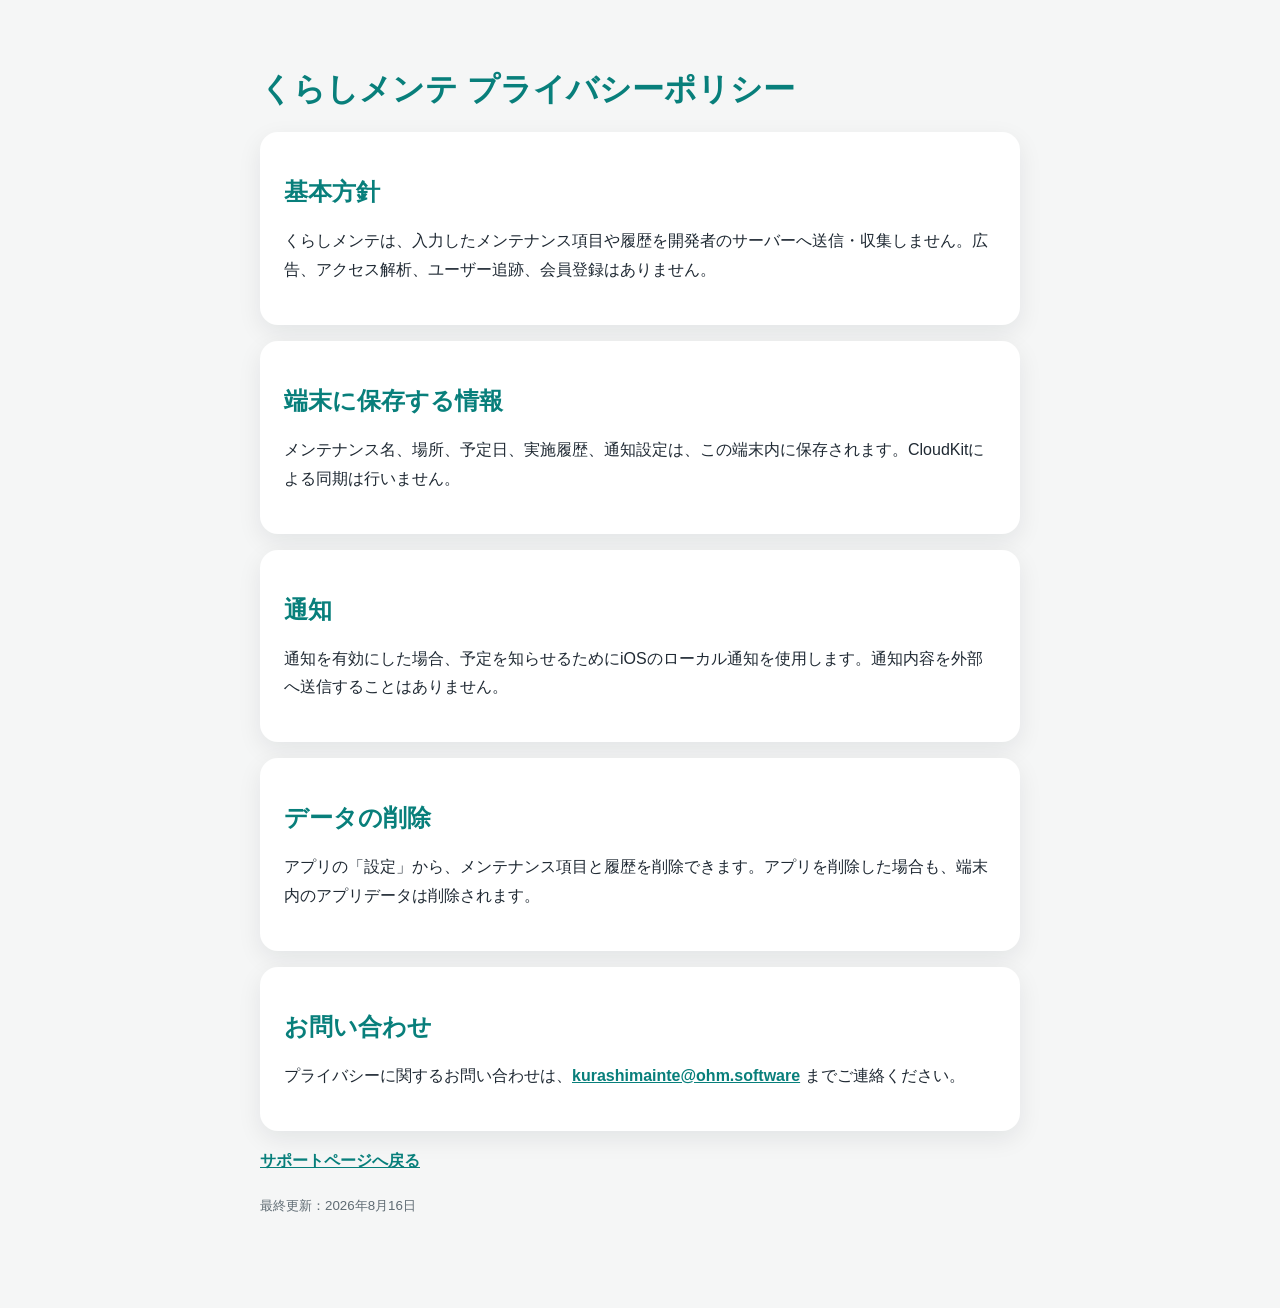
==== privacy.html @ d98a97bb "add App Store support pages" ====
<!doctype html>
<html lang="ja">
<head>
  <meta charset="utf-8">
  <meta name="viewport" content="width=device-width, initial-scale=1">
  <title>くらしメンテ プライバシーポリシー</title>
  <style>
    :root { color-scheme: light dark; font-family: -apple-system, BlinkMacSystemFont, "Hiragino Sans", sans-serif; }
    body { margin: 0; background: #f5f6f6; color: #1f2933; line-height: 1.8; }
    main { max-width: 760px; margin: 0 auto; padding: 48px 24px 72px; }
    h1, h2 { color: #087f7b; line-height: 1.3; }
    section { background: #fff; border-radius: 18px; padding: 24px; margin: 16px 0; box-shadow: 0 8px 24px #0b1f2414; }
    a { color: #087f7b; font-weight: 600; }
    small { color: #5f6b73; }
    @media (prefers-color-scheme: dark) {
      body { background: #101918; color: #eef5f3; }
      section { background: #182725; box-shadow: none; }
      small { color: #b2c3bf; }
    }
  </style>
</head>
<body>
  <main>
    <h1>くらしメンテ プライバシーポリシー</h1>
    <section>
      <h2>基本方針</h2>
      <p>くらしメンテは、入力したメンテナンス項目や履歴を開発者のサーバーへ送信・収集しません。広告、アクセス解析、ユーザー追跡、会員登録はありません。</p>
    </section>
    <section>
      <h2>端末に保存する情報</h2>
      <p>メンテナンス名、場所、予定日、実施履歴、通知設定は、この端末内に保存されます。CloudKitによる同期は行いません。</p>
    </section>
    <section>
      <h2>通知</h2>
      <p>通知を有効にした場合、予定を知らせるためにiOSのローカル通知を使用します。通知内容を外部へ送信することはありません。</p>
    </section>
    <section>
      <h2>データの削除</h2>
      <p>アプリの「設定」から、メンテナンス項目と履歴を削除できます。アプリを削除した場合も、端末内のアプリデータは削除されます。</p>
    </section>
    <section>
      <h2>お問い合わせ</h2>
      <p>プライバシーに関するお問い合わせは、<a href="mailto:kurashimainte@ohm.software">kurashimainte@ohm.software</a> までご連絡ください。</p>
    </section>
    <p><a href="index.html">サポートページへ戻る</a></p>
    <p><small>最終更新：2026年8月16日</small></p>
  </main>
</body>
</html>
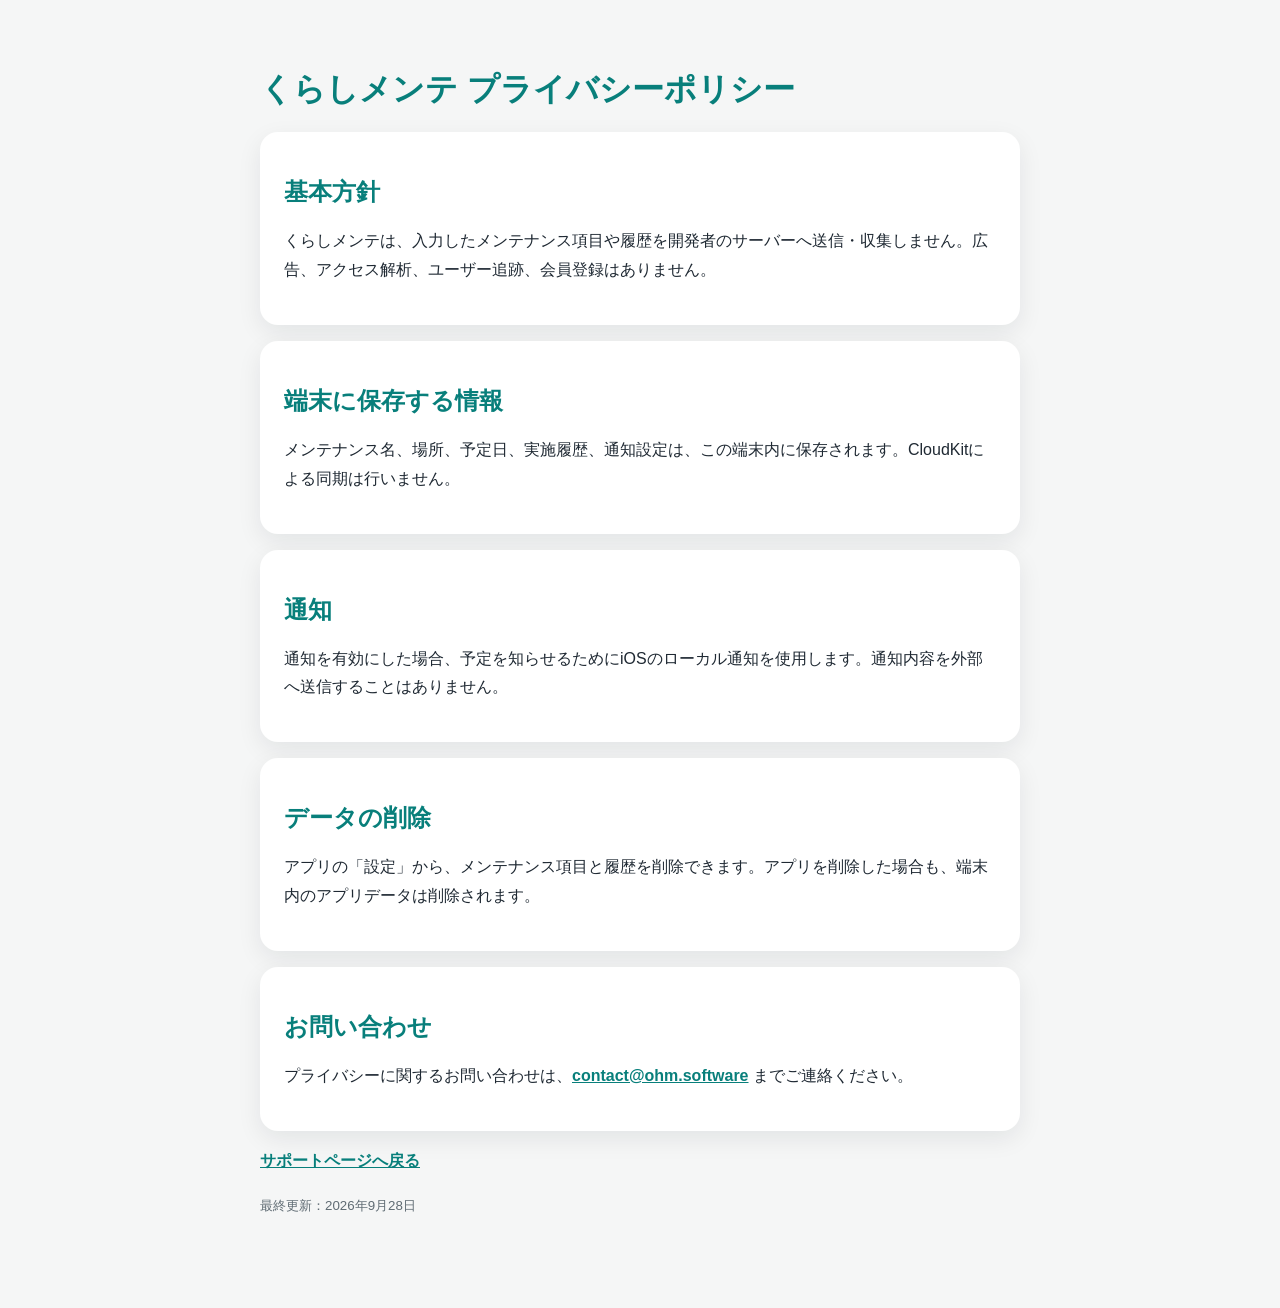
==== commit a0f5932a: "update contact address to contact@ohm.software Co-Authored-By: Claude Opus 5.5 <noreply@anthropic.co" ====
--- a/privacy.html
+++ b/privacy.html
@@ -40,10 +40,10 @@
     </section>
     <section>
       <h2>お問い合わせ</h2>
-      <p>プライバシーに関するお問い合わせは、<a href="mailto:kurashimainte@ohm.software">kurashimainte@ohm.software</a> までご連絡ください。</p>
+      <p>プライバシーに関するお問い合わせは、<a href="mailto:contact@ohm.software">contact@ohm.software</a> までご連絡ください。</p>
     </section>
     <p><a href="index.html">サポートページへ戻る</a></p>
-    <p><small>最終更新：2026年8月16日</small></p>
+    <p><small>最終更新：2026年9月28日</small></p>
   </main>
 </body>
 </html>
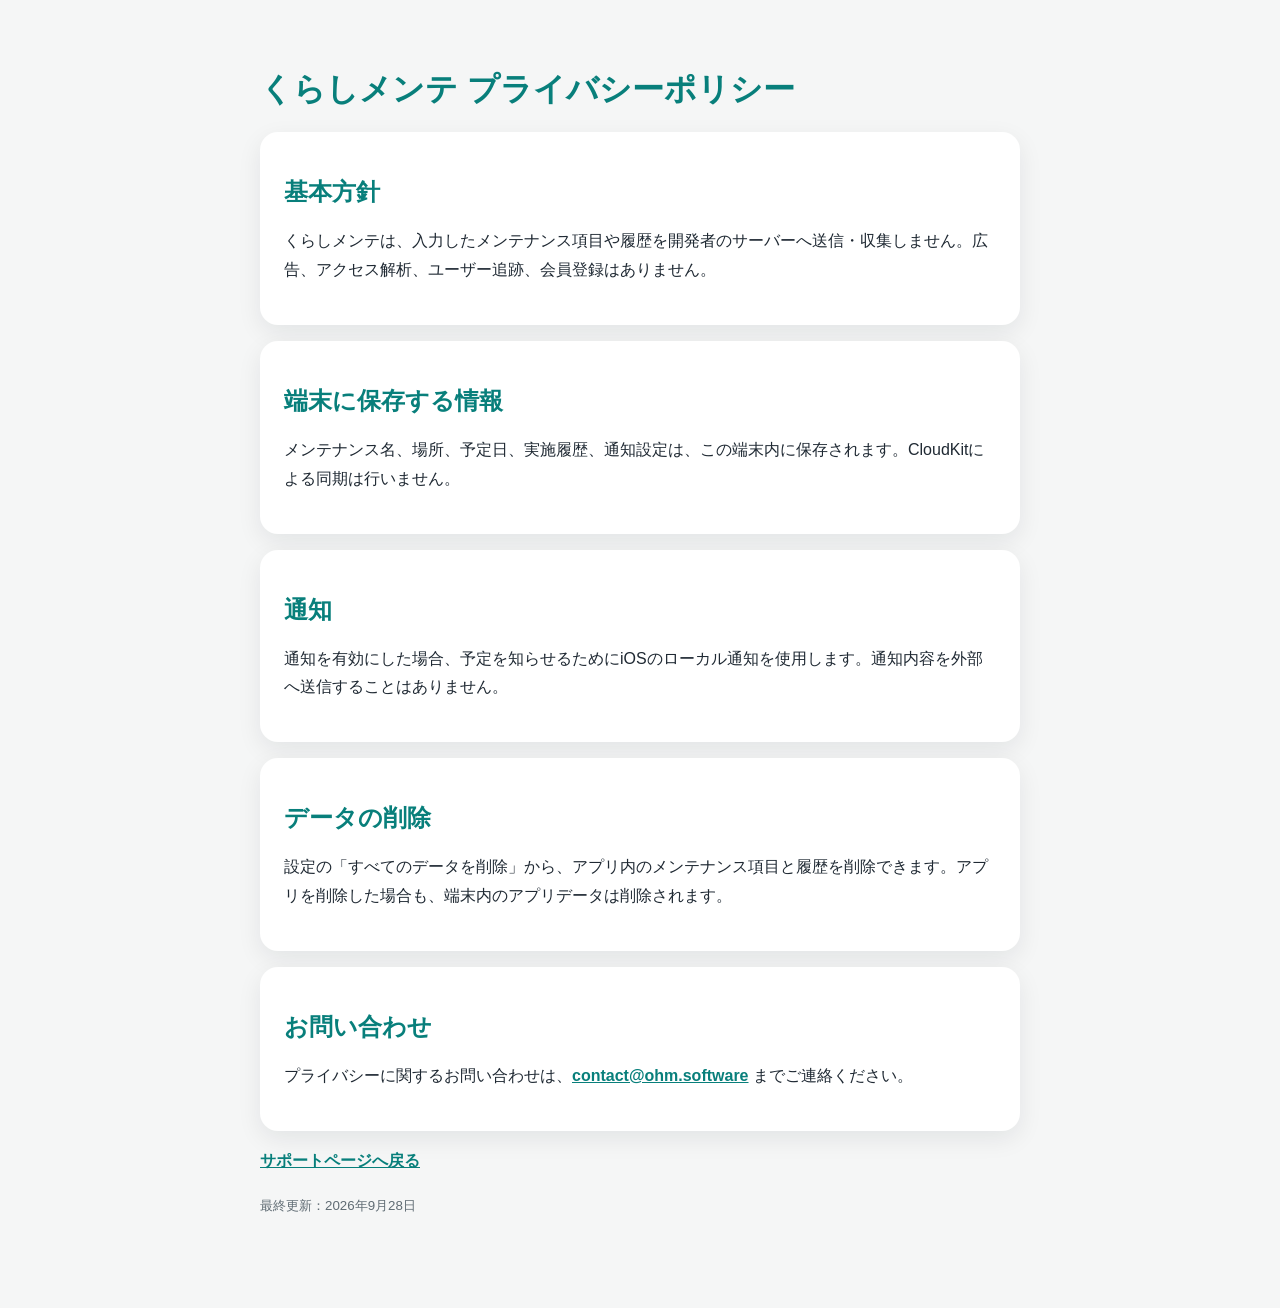
==== commit cb7bb155: "align data deletion wording with the app Co-Authored-By: Claude Opus 5.5 <noreply@anthropic.com>" ====
--- a/privacy.html
+++ b/privacy.html
@@ -36,7 +36,7 @@
     </section>
     <section>
       <h2>データの削除</h2>
-      <p>アプリの「設定」から、メンテナンス項目と履歴を削除できます。アプリを削除した場合も、端末内のアプリデータは削除されます。</p>
+      <p>設定の「すべてのデータを削除」から、アプリ内のメンテナンス項目と履歴を削除できます。アプリを削除した場合も、端末内のアプリデータは削除されます。</p>
     </section>
     <section>
       <h2>お問い合わせ</h2>
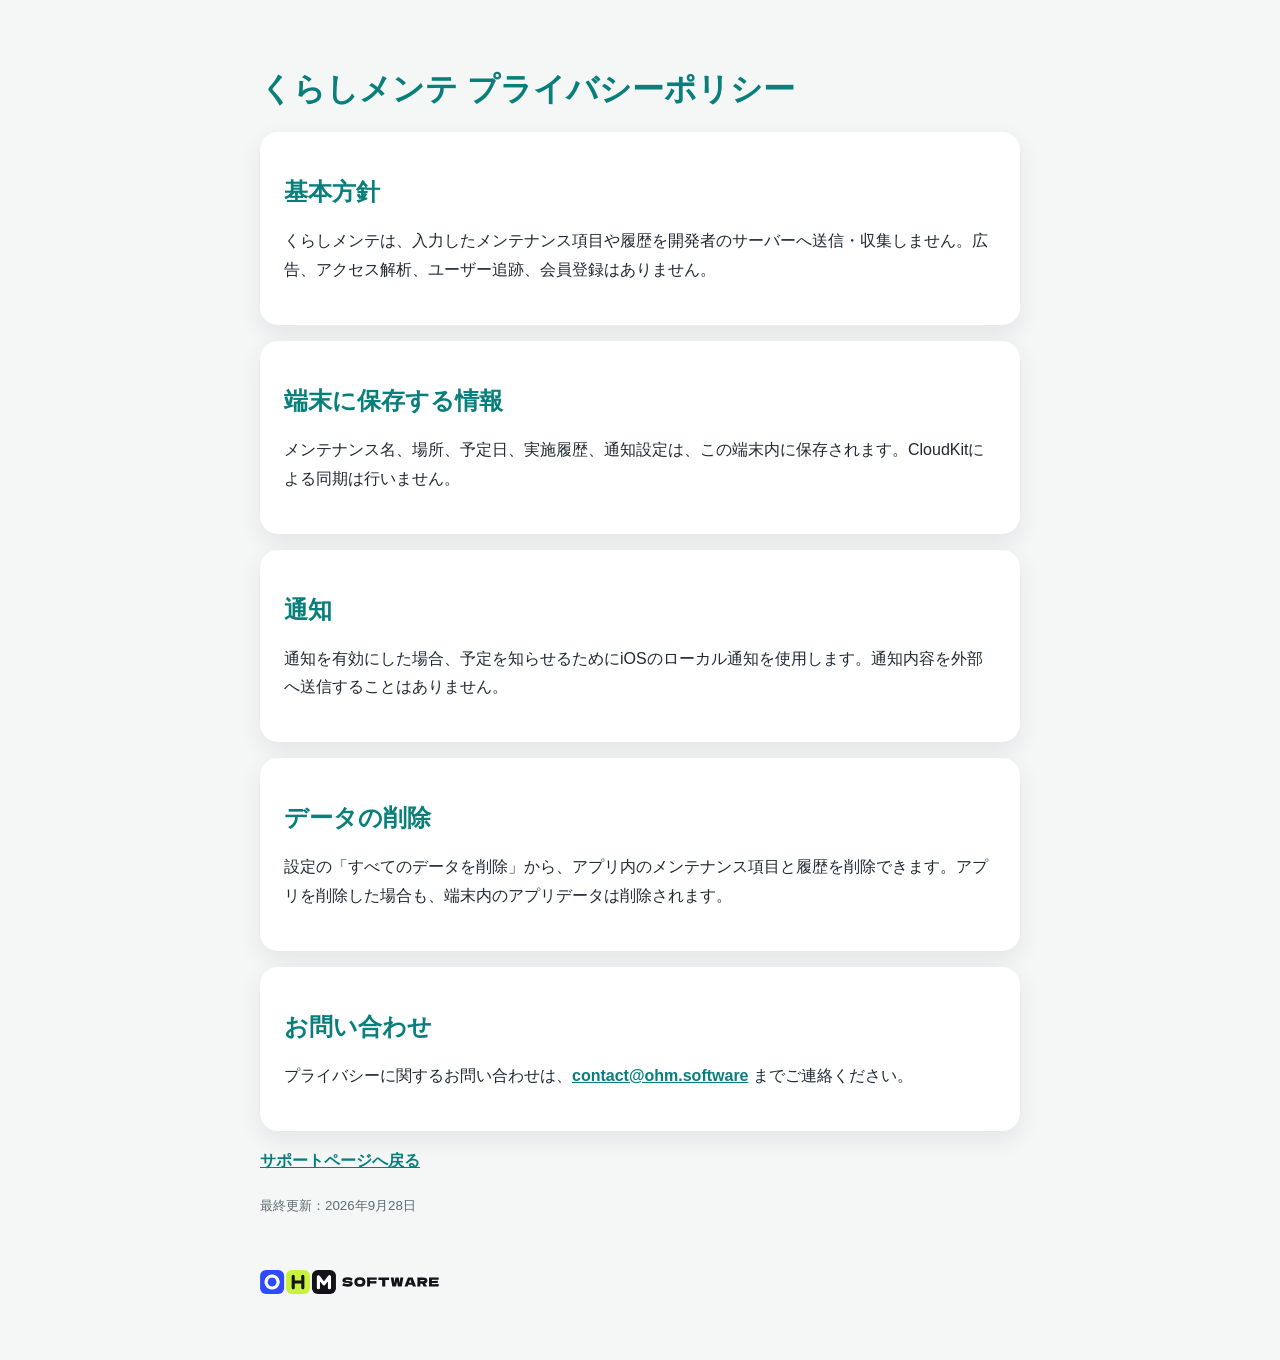
==== commit 35ad2cab: "Add a footer with the Ohm Software publisher mark The lockup image is an exact copy of the publisher" ====
--- a/privacy.html
+++ b/privacy.html
@@ -7,11 +7,17 @@
   <style>
     :root { color-scheme: light dark; font-family: -apple-system, BlinkMacSystemFont, "Hiragino Sans", sans-serif; }
     body { margin: 0; background: #f5f6f6; color: #1f2933; line-height: 1.8; }
-    main { max-width: 760px; margin: 0 auto; padding: 48px 24px 72px; }
+    main { max-width: 760px; margin: 0 auto; padding: 48px 24px 24px; }
     h1, h2 { color: #087f7b; line-height: 1.3; }
     section { background: #fff; border-radius: 18px; padding: 24px; margin: 16px 0; box-shadow: 0 8px 24px #0b1f2414; }
     a { color: #087f7b; font-weight: 600; }
     small { color: #5f6b73; }
+    footer { max-width: 760px; margin: 0 auto; padding: 0 24px 56px; }
+    p.ohm-publisher { margin: 0; padding: 0; line-height: 0; }
+    .ohm-publisher a { display: inline-flex; align-items: center; min-height: 44px; margin: 0 -8px; padding: 0 8px; border: 0; border-radius: 10px; background: none; box-shadow: none; text-decoration: none; }
+    .ohm-publisher img { display: block; width: 179px; height: 24px; max-width: 100%; margin: 0; border: 0; border-radius: 0; box-shadow: none; }
+    .ohm-publisher a:hover { opacity: .8; }
+    .ohm-publisher a:focus-visible { outline: 2px solid currentColor; outline-offset: 2px; opacity: 1; }
     @media (prefers-color-scheme: dark) {
       body { background: #101918; color: #eef5f3; }
       section { background: #182725; box-shadow: none; }
@@ -45,5 +51,8 @@
     <p><a href="index.html">サポートページへ戻る</a></p>
     <p><small>最終更新：2026年9月28日</small></p>
   </main>
+  <footer>
+    <p class="ohm-publisher"><a href="https://ohm.software/ja/" aria-label="Ohm Softwareのサイト"><picture><source srcset="ohm-software-on-dark.svg" media="(prefers-color-scheme: dark)"><img src="ohm-software-on-light.svg" width="179" height="24" alt="" loading="lazy" decoding="async"></picture></a></p>
+  </footer>
 </body>
 </html>
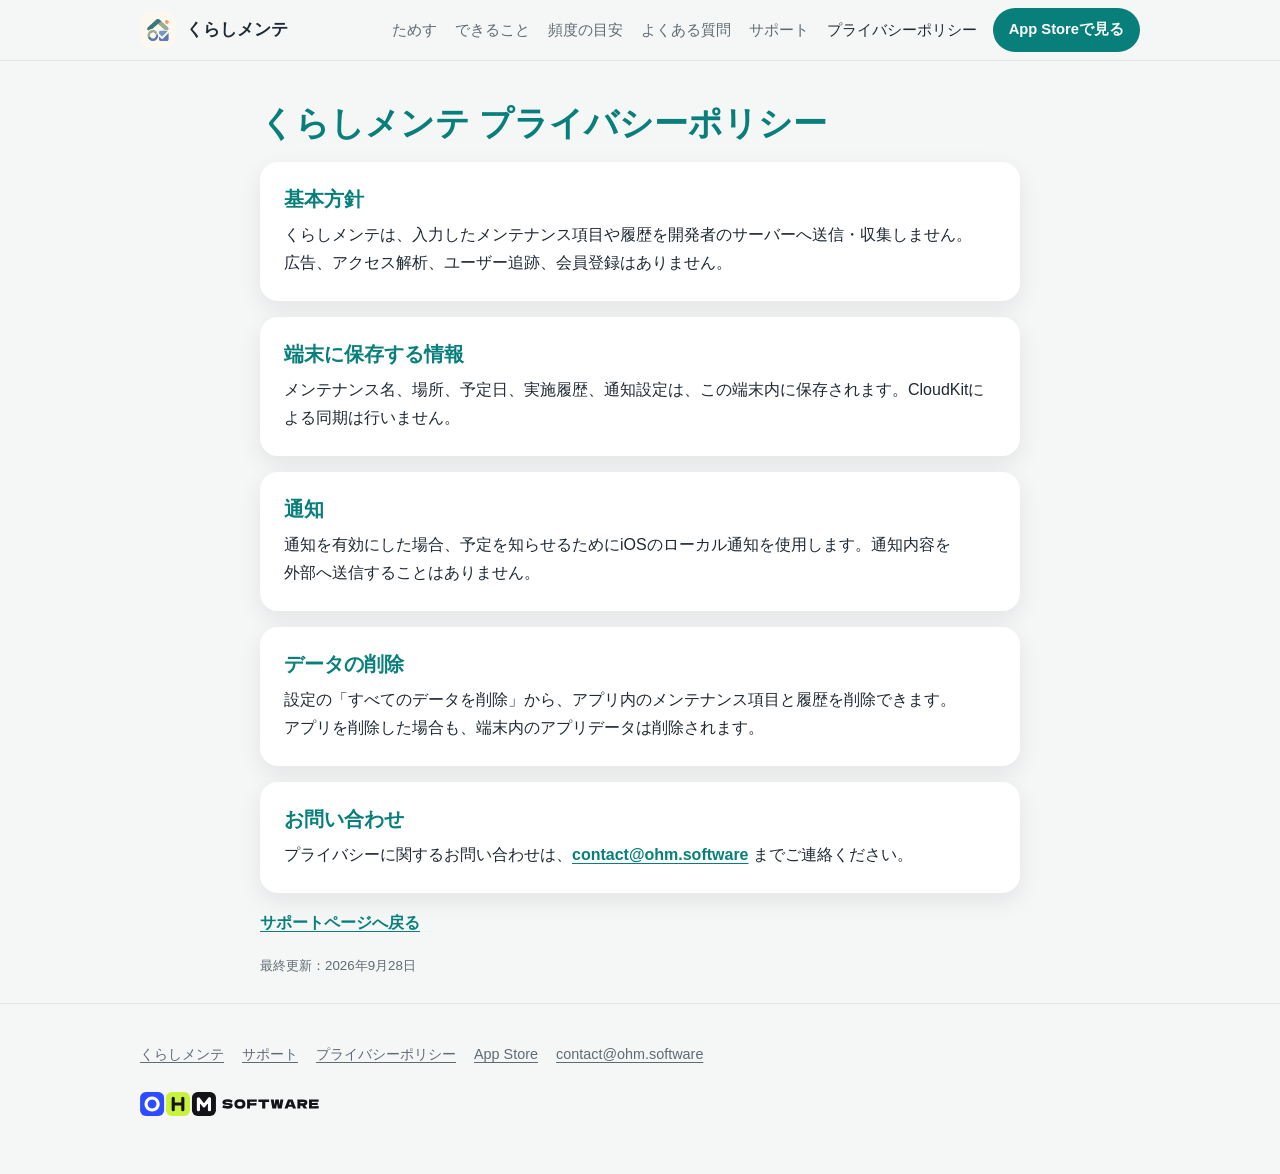
==== commit 2eec52b9: "Product page with recording demo, frequency guide, FAQ, and search basics - Home: what the app does," ====
--- a/privacy.html
+++ b/privacy.html
@@ -4,30 +4,49 @@
   <meta charset="utf-8">
   <meta name="viewport" content="width=device-width, initial-scale=1">
   <title>くらしメンテ プライバシーポリシー</title>
-  <style>
-    :root { color-scheme: light dark; font-family: -apple-system, BlinkMacSystemFont, "Hiragino Sans", sans-serif; }
-    body { margin: 0; background: #f5f6f6; color: #1f2933; line-height: 1.8; }
-    main { max-width: 760px; margin: 0 auto; padding: 48px 24px 24px; }
-    h1, h2 { color: #087f7b; line-height: 1.3; }
-    section { background: #fff; border-radius: 18px; padding: 24px; margin: 16px 0; box-shadow: 0 8px 24px #0b1f2414; }
-    a { color: #087f7b; font-weight: 600; }
-    small { color: #5f6b73; }
-    footer { max-width: 760px; margin: 0 auto; padding: 0 24px 56px; }
-    p.ohm-publisher { margin: 0; padding: 0; line-height: 0; }
-    .ohm-publisher a { display: inline-flex; align-items: center; min-height: 44px; margin: 0 -8px; padding: 0 8px; border: 0; border-radius: 10px; background: none; box-shadow: none; text-decoration: none; }
-    .ohm-publisher img { display: block; width: 179px; height: 24px; max-width: 100%; margin: 0; border: 0; border-radius: 0; box-shadow: none; }
-    .ohm-publisher a:hover { opacity: .8; }
-    .ohm-publisher a:focus-visible { outline: 2px solid currentColor; outline-offset: 2px; opacity: 1; }
-    @media (prefers-color-scheme: dark) {
-      body { background: #101918; color: #eef5f3; }
-      section { background: #182725; box-shadow: none; }
-      small { color: #b2c3bf; }
-    }
-  </style>
+  <meta name="description" content="くらしメンテのプライバシーポリシー。入力したメンテナンス項目や履歴は端末内に保存し、開発者のサーバーへ送信・収集しません。広告、アクセス解析、ユーザー追跡、会員登録はありません。">
+  <link rel="canonical" href="https://kurashimainte.ohm.software/privacy">
+  <link rel="alternate" hreflang="ja" href="https://kurashimainte.ohm.software/privacy">
+  <link rel="alternate" hreflang="x-default" href="https://kurashimainte.ohm.software/privacy">
+  <meta name="apple-itunes-app" content="app-id=6802042667">
+  <meta name="theme-color" content="#f5f6f6" media="(prefers-color-scheme: light)">
+  <meta name="theme-color" content="#101918" media="(prefers-color-scheme: dark)">
+  <meta property="og:type" content="website">
+  <meta property="og:site_name" content="くらしメンテ">
+  <meta property="og:locale" content="ja_JP">
+  <meta property="og:url" content="https://kurashimainte.ohm.software/privacy">
+  <meta property="og:title" content="くらしメンテ プライバシーポリシー">
+  <meta property="og:description" content="くらしメンテのプライバシーポリシー。入力したメンテナンス項目や履歴は端末内に保存し、開発者のサーバーへ送信・収集しません。広告、アクセス解析、ユーザー追跡、会員登録はありません。">
+  <meta property="og:image" content="https://kurashimainte.ohm.software/img/ogp.png">
+  <meta property="og:image:width" content="1200">
+  <meta property="og:image:height" content="630">
+  <meta property="og:image:alt" content="くらしメンテ：家の掃除・交換・点検を、もう忘れない">
+  <meta name="twitter:card" content="summary_large_image">
+  <link rel="icon" href="/favicon.png" type="image/png">
+  <link rel="apple-touch-icon" href="/apple-touch-icon.png">
+  <link rel="stylesheet" href="/style.css?v=7117a521b2">
 </head>
 <body>
-  <main>
-    <h1>くらしメンテ プライバシーポリシー</h1>
+  <a class="skip" href="#main">本文へ移動</a>
+  <header class="top">
+    <div class="wrap top-in">
+      <a class="brand" href="/"><img src="/img/icon-128.png" width="36" height="36" alt=""><span>くらしメンテ</span></a>
+      <nav aria-label="このサイトの中">
+        <a href="/#try">ためす</a>
+        <a href="/#features">できること</a>
+        <a href="/#frequency">頻度の目安</a>
+        <a href="/#faq">よくある質問</a>
+        <a href="/#support">サポート</a>
+        <a href="/privacy" aria-current="page">プライバシーポリシー</a>
+      </nav>
+      <a class="pill" href="https://apps.apple.com/jp/app/id6802042667">App Storeで見る</a>
+    </div>
+  </header>
+
+  <main id="main" class="doc">
+    <div class="narrow">
+      <h1>くらしメンテ プライバシーポリシー</h1>
+<!--legal-->
     <section>
       <h2>基本方針</h2>
       <p>くらしメンテは、入力したメンテナンス項目や履歴を開発者のサーバーへ送信・収集しません。広告、アクセス解析、ユーザー追跡、会員登録はありません。</p>
@@ -48,11 +67,17 @@
       <h2>お問い合わせ</h2>
       <p>プライバシーに関するお問い合わせは、<a href="mailto:contact@ohm.software">contact@ohm.software</a> までご連絡ください。</p>
     </section>
-    <p><a href="index.html">サポートページへ戻る</a></p>
-    <p><small>最終更新：2026年9月28日</small></p>
+    <!--/legal-->
+      <p><a href="/#support">サポートページへ戻る</a></p>
+      <p><small>最終更新：2026年9月28日</small></p>
+    </div>
   </main>
+
   <footer>
-    <p class="ohm-publisher"><a href="https://ohm.software/ja/" aria-label="Ohm Softwareのサイト"><picture><source srcset="ohm-software-on-dark.svg" media="(prefers-color-scheme: dark)"><img src="ohm-software-on-light.svg" width="179" height="24" alt="" loading="lazy" decoding="async"></picture></a></p>
+    <div class="wrap">
+      <p class="foot-links"><a href="/">くらしメンテ</a><a href="/#support">サポート</a><a href="/privacy">プライバシーポリシー</a><a href="https://apps.apple.com/jp/app/id6802042667">App Store</a><a href="mailto:contact@ohm.software">contact@ohm.software</a></p>
+      <p class="ohm-publisher"><a href="https://ohm.software/ja/" aria-label="Ohm Softwareのサイト"><picture><source srcset="/ohm-software-on-dark.svg" media="(prefers-color-scheme: dark)"><img src="/ohm-software-on-light.svg" width="179" height="24" alt="" loading="lazy" decoding="async"></picture></a></p>
+    </div>
   </footer>
 </body>
 </html>
--- a/style.css
+++ b/style.css
@@ -0,0 +1,169 @@
+:root {
+  color-scheme: light dark;
+  font-family: -apple-system, BlinkMacSystemFont, "Hiragino Sans", "Hiragino Kaku Gothic ProN", "Yu Gothic UI", "Noto Sans JP", sans-serif;
+  --bg: #f5f6f6; --surface: #fff; --surface-2: #e9f1f0; --text: #1f2933; --muted: #5f6b73; --border: #dfe5e5;
+  --accent: #087f7b; --accent-strong: #06605d; --accent-soft: #e0f2f0; --on-accent: #fff;
+  --overdue: #c5352b; --today: #b65a00; --soon: #1c62c4; --done: #087f7b;
+  --shadow: 0 8px 24px #0b1f2414;
+}
+@media (prefers-color-scheme: dark) {
+  :root {
+    --bg: #101918; --surface: #182725; --surface-2: #1f3330; --text: #eef5f3; --muted: #b2c3bf; --border: #2b423f;
+    --accent: #5fd0c8; --accent-strong: #8be0d9; --accent-soft: #1d3936; --on-accent: #06211f;
+    --overdue: #ff8f85; --today: #ffb866; --soon: #8fbcff; --done: #5fd0c8;
+    --shadow: none;
+  }
+}
+* { box-sizing: border-box; }
+html { scroll-behavior: smooth; scroll-padding-top: 76px; }
+body { margin: 0; background: var(--bg); color: var(--text); line-height: 1.75; -webkit-font-smoothing: antialiased; word-break: auto-phrase; overflow-wrap: anywhere; }
+h1, h2, h3 { line-height: 1.35; margin: 0; text-wrap: balance; }
+h1, h2 { color: var(--accent); }
+p { margin: 0; }
+a { color: var(--accent); font-weight: 600; text-underline-offset: 3px; }
+small, .muted { color: var(--muted); }
+img { max-width: 100%; height: auto; }
+.wrap { width: min(100% - 40px, 1000px); margin: 0 auto; }
+.narrow { width: min(100% - 48px, 760px); margin: 0 auto; }
+:focus-visible { outline: 2px solid var(--accent); outline-offset: 2px; border-radius: 6px; }
+.skip { position: absolute; left: 12px; top: -64px; z-index: 30; padding: 8px 14px; background: var(--surface); border-radius: 10px; }
+.skip:focus { top: 12px; }
+
+/* 上のバー */
+.top { position: sticky; top: 0; z-index: 20; background: color-mix(in srgb, var(--bg) 88%, transparent); -webkit-backdrop-filter: blur(14px); backdrop-filter: blur(14px); border-bottom: 1px solid var(--border); }
+.top-in { display: flex; align-items: center; gap: 16px; min-height: 60px; }
+.brand { display: inline-flex; align-items: center; gap: 10px; min-height: 44px; color: var(--text); text-decoration: none; font-weight: 700; font-size: 1.05rem; }
+.brand img { width: 36px; height: 36px; border-radius: 9px; }
+.top nav { display: flex; flex-wrap: wrap; justify-content: flex-end; gap: 4px 18px; margin-left: auto; font-size: .93rem; }
+.top nav a { color: var(--muted); text-decoration: none; font-weight: 500; padding: 10px 0; }
+.top nav a:hover, .top nav a[aria-current="page"] { color: var(--text); }
+.pill { flex: none; display: inline-flex; align-items: center; min-height: 44px; padding: 0 16px; border-radius: 999px; background: var(--accent); color: var(--on-accent); text-decoration: none; font-size: .92rem; }
+.pill:hover { background: var(--accent-strong); }
+@media (max-width: 780px) { .top nav { display: none; } .pill { margin-left: auto; } }
+
+section { padding: 52px 0; }
+.sec-head { max-width: 40em; margin: 0 auto 30px; text-align: center; }
+.sec-head h2 { font-size: clamp(1.45rem, 3.6vw, 1.9rem); }
+.sec-head p { margin-top: 10px; color: var(--muted); }
+
+/* 最初の見出し */
+.hero { padding: 52px 0 28px; }
+.hero-grid { display: grid; grid-template-columns: 1.15fr .85fr; gap: 40px; align-items: center; }
+.eyebrow { color: var(--accent); font-weight: 700; font-size: .9rem; margin-bottom: 10px; }
+.hero h1 { font-size: clamp(2rem, 5.4vw, 3.1rem); font-weight: 800; letter-spacing: -.02em; color: var(--text); }
+.hero h1 em { font-style: normal; color: var(--accent); }
+.lead { margin: 18px 0 24px; color: var(--muted); font-size: 1.08rem; max-width: 34em; }
+.store { display: flex; flex-wrap: wrap; align-items: center; gap: 10px 18px; }
+.badge { display: inline-block; line-height: 0; border-radius: 10px; }
+.badge img { height: 54px; width: auto; }
+.chips { list-style: none; display: flex; flex-wrap: wrap; gap: 8px; margin: 24px 0 0; padding: 0; }
+.chips li { background: var(--surface); border: 1px solid var(--border); border-radius: 999px; padding: 3px 14px; font-size: .88rem; }
+.shot { margin: 0; justify-self: center; width: min(300px, 78vw); border-radius: 30px; overflow: hidden; box-shadow: var(--shadow); line-height: 0; }
+@media (max-width: 820px) { .hero-grid { grid-template-columns: 1fr; } }
+
+/* 記録の見本 */
+.demo { display: grid; grid-template-columns: 1.2fr .8fr; gap: 18px; align-items: start; }
+.demo-main, .demo-side { background: var(--surface); border: 1px solid var(--border); border-radius: 24px; padding: clamp(16px, 3vw, 24px); box-shadow: var(--shadow); min-width: 0; }
+.demo-title { display: flex; flex-wrap: wrap; align-items: baseline; gap: 4px 12px; margin-bottom: 14px; }
+.demo-title h3 { font-size: 1.3rem; }
+.demo-title span { color: var(--muted); font-size: .9rem; }
+.tiles { list-style: none; display: grid; grid-template-columns: repeat(3, 1fr); gap: 8px; margin: 0 0 14px; padding: 0; }
+.tiles li { background: var(--bg); border-radius: 14px; padding: 8px 6px; text-align: center; font-size: .78rem; color: var(--muted); }
+.tiles b { display: block; font-size: 1.35rem; line-height: 1.3; color: var(--text); font-variant-numeric: tabular-nums; }
+.tiles .t-overdue b { color: var(--overdue); } .tiles .t-today b { color: var(--today); } .tiles .t-soon b { color: var(--soon); }
+.tasks { list-style: none; display: grid; gap: 10px; margin: 0; padding: 0; }
+.task { border: 1px solid var(--border); border-radius: 18px; padding: 14px 16px; background: var(--surface); transition: background-color .35s ease, border-color .35s ease; }
+.task-head { display: flex; align-items: flex-start; gap: 12px; }
+.task-icon { flex: none; width: 40px; height: 40px; border-radius: 12px; background: var(--accent-soft); color: var(--accent); display: grid; place-items: center; }
+.task-icon svg { width: 22px; height: 22px; }
+.task h4 { margin: 0; font-size: 1.02rem; line-height: 1.4; }
+.task-meta { color: var(--muted); font-size: .86rem; }
+.status { display: inline-block; margin-top: 8px; padding: 1px 10px; border-radius: 999px; font-size: .8rem; font-weight: 700; background: var(--bg); }
+.s-overdue { color: var(--overdue); } .s-today { color: var(--today); } .s-soon { color: var(--soon); } .s-done { color: var(--done); }
+.task-next { margin-top: 6px; font-size: .92rem; font-variant-numeric: tabular-nums; }
+.task-next b { font-size: 1.05rem; }
+.task-controls { display: none; flex-wrap: wrap; align-items: center; gap: 10px; margin-top: 12px; }
+.js .task-controls { display: flex; }
+.task-controls label { display: inline-flex; align-items: center; gap: 8px; font-size: .86rem; color: var(--muted); font-weight: 600; }
+.task-controls select { min-height: 44px; padding: 0 30px 0 12px; border-radius: 12px; border: 1px solid var(--border); background: var(--bg); color: var(--text); font: inherit; font-size: .95rem; }
+.btn { display: inline-flex; align-items: center; justify-content: center; gap: 8px; min-height: 46px; padding: 0 18px; border: 0; border-radius: 999px; background: var(--accent); color: var(--on-accent); font: inherit; font-weight: 700; font-size: .95rem; cursor: pointer; }
+.btn:hover { background: var(--accent-strong); }
+.btn svg { width: 18px; height: 18px; }
+.btn-record { flex: 1 1 200px; }
+.btn-quiet { background: none; color: var(--muted); text-decoration: underline; text-underline-offset: 3px; font-weight: 600; padding: 0 8px; }
+.btn-quiet:hover { background: none; color: var(--text); }
+.task.is-done { background: var(--accent-soft); border-color: color-mix(in srgb, var(--accent) 40%, transparent); }
+.task.is-done .btn-record { background: none; color: var(--done); cursor: default; border: 1px solid color-mix(in srgb, var(--accent) 40%, transparent); }
+.task.is-done .task-icon { background: var(--accent); color: var(--on-accent); animation: pop .4s ease-out; }
+@keyframes pop { 0% { transform: scale(.7); } 60% { transform: scale(1.12); } 100% { transform: scale(1); } }
+.task-preview { flex-basis: 100%; font-size: .86rem; color: var(--muted); }
+.demo-side h3 { font-size: 1.1rem; margin-bottom: 10px; }
+.history { list-style: none; margin: 0; padding: 0; display: grid; gap: 8px; }
+.history li { border-radius: 14px; background: var(--bg); padding: 10px 14px; font-size: .88rem; animation: slide .35s ease-out; }
+.history li b { display: block; font-size: .95rem; }
+.history .empty { color: var(--muted); animation: none; }
+@keyframes slide { from { opacity: 0; transform: translateY(-6px); } to { opacity: 1; transform: none; } }
+.demo-foot { grid-column: 1 / -1; display: flex; flex-wrap: wrap; align-items: center; justify-content: space-between; gap: 6px 16px; font-size: .86rem; color: var(--muted); }
+.sr { position: absolute; width: 1px; height: 1px; overflow: hidden; clip-path: inset(50%); white-space: nowrap; }
+@media (max-width: 820px) { .demo { grid-template-columns: 1fr; } }
+
+/* できること */
+.features { display: grid; grid-template-columns: repeat(2, 1fr); gap: 16px; }
+.feature { display: grid; grid-template-columns: 1fr 150px; gap: 16px; align-items: center; background: var(--surface); border: 1px solid var(--border); border-radius: 24px; padding: 22px; box-shadow: var(--shadow); }
+.feature > div { min-width: 0; }
+.feature h3 { font-size: 1.15rem; margin-bottom: 8px; }
+.feature p { color: var(--muted); font-size: .96rem; }
+.feature figure { margin: 0; border-radius: 16px; overflow: hidden; line-height: 0; }
+.plain-list { margin: 22px auto 0; max-width: 46em; padding-left: 1.3em; }
+.plain-list li + li { margin-top: 4px; }
+@media (max-width: 900px) { .features { grid-template-columns: 1fr; } }
+@media (max-width: 460px) { .feature { grid-template-columns: 1fr 104px; padding: 18px; gap: 12px; } }
+
+/* 頻度の目安 */
+.table-wrap { overflow-x: auto; background: var(--surface); border: 1px solid var(--border); border-radius: 20px; box-shadow: var(--shadow); }
+table { border-collapse: collapse; width: 100%; min-width: 640px; }
+th, td { padding: 13px 16px; text-align: left; vertical-align: top; border-bottom: 1px solid var(--border); font-size: .95rem; }
+thead th { font-size: .82rem; color: var(--muted); background: var(--surface-2); white-space: nowrap; }
+tbody th { font-weight: 700; white-space: nowrap; }
+tbody tr:last-child th, tbody tr:last-child td { border-bottom: 0; }
+td.set { font-weight: 700; color: var(--accent); white-space: nowrap; }
+.note { margin-top: 14px; font-size: .9rem; color: var(--muted); }
+
+/* カード・よくある質問・サポート */
+.card { background: var(--surface); border-radius: 18px; padding: 24px; box-shadow: var(--shadow); }
+.card h2 { font-size: 1.3rem; margin-bottom: 8px; }
+.card h2:not(:first-child) { margin-top: 22px; }
+.card p + p { margin-top: 10px; }
+.tint { background: var(--accent-soft); box-shadow: none; }
+.faq details { border-top: 1px solid var(--border); padding: 10px 0; }
+.faq details:last-child { border-bottom: 1px solid var(--border); }
+.faq summary { cursor: pointer; font-weight: 700; padding: 8px 30px 8px 0; position: relative; list-style: none; }
+.faq summary::-webkit-details-marker { display: none; }
+.faq summary::after { content: "+"; position: absolute; right: 4px; top: 6px; color: var(--accent); }
+.faq details[open] summary::after { content: "−"; }
+.faq details p { color: var(--muted); padding: 2px 0 8px; }
+.cta { text-align: center; }
+.cta .store { justify-content: center; margin-top: 20px; }
+
+/* プライバシーポリシー（文章のページ） */
+.doc { padding: 40px 0 24px; }
+.doc h1 { font-size: clamp(1.6rem, 5vw, 2.1rem); margin-bottom: 8px; }
+.doc section { background: var(--surface); border-radius: 18px; padding: 24px; margin: 16px 0; box-shadow: var(--shadow); }
+.doc section h2 { font-size: 1.25rem; margin-bottom: 8px; }
+.doc > .narrow > p { margin-top: 14px; }
+
+/* 下の部分 */
+footer { border-top: 1px solid var(--border); padding: 28px 0 48px; font-size: .9rem; color: var(--muted); }
+.foot-links { display: flex; flex-wrap: wrap; gap: 0 18px; margin-bottom: 6px; }
+.foot-links a { color: var(--muted); font-weight: 500; display: inline-flex; align-items: center; min-height: 44px; }
+p.ohm-publisher { margin: 6px 0 0; padding: 0; line-height: 0; }
+.ohm-publisher a { display: inline-flex; align-items: center; min-height: 44px; margin: 0 -8px; padding: 0 8px; border: 0; border-radius: 10px; background: none; box-shadow: none; text-decoration: none; }
+.ohm-publisher img { display: block; width: 179px; height: 24px; max-width: 100%; margin: 0; border: 0; border-radius: 0; box-shadow: none; }
+.ohm-publisher a:hover { opacity: .8; }
+.ohm-publisher a:focus-visible { outline: 2px solid currentColor; outline-offset: 2px; opacity: 1; }
+
+@media (prefers-reduced-motion: reduce) {
+  html { scroll-behavior: auto; }
+  .task { transition: none; }
+  .task.is-done .task-icon, .history li { animation: none; }
+}
